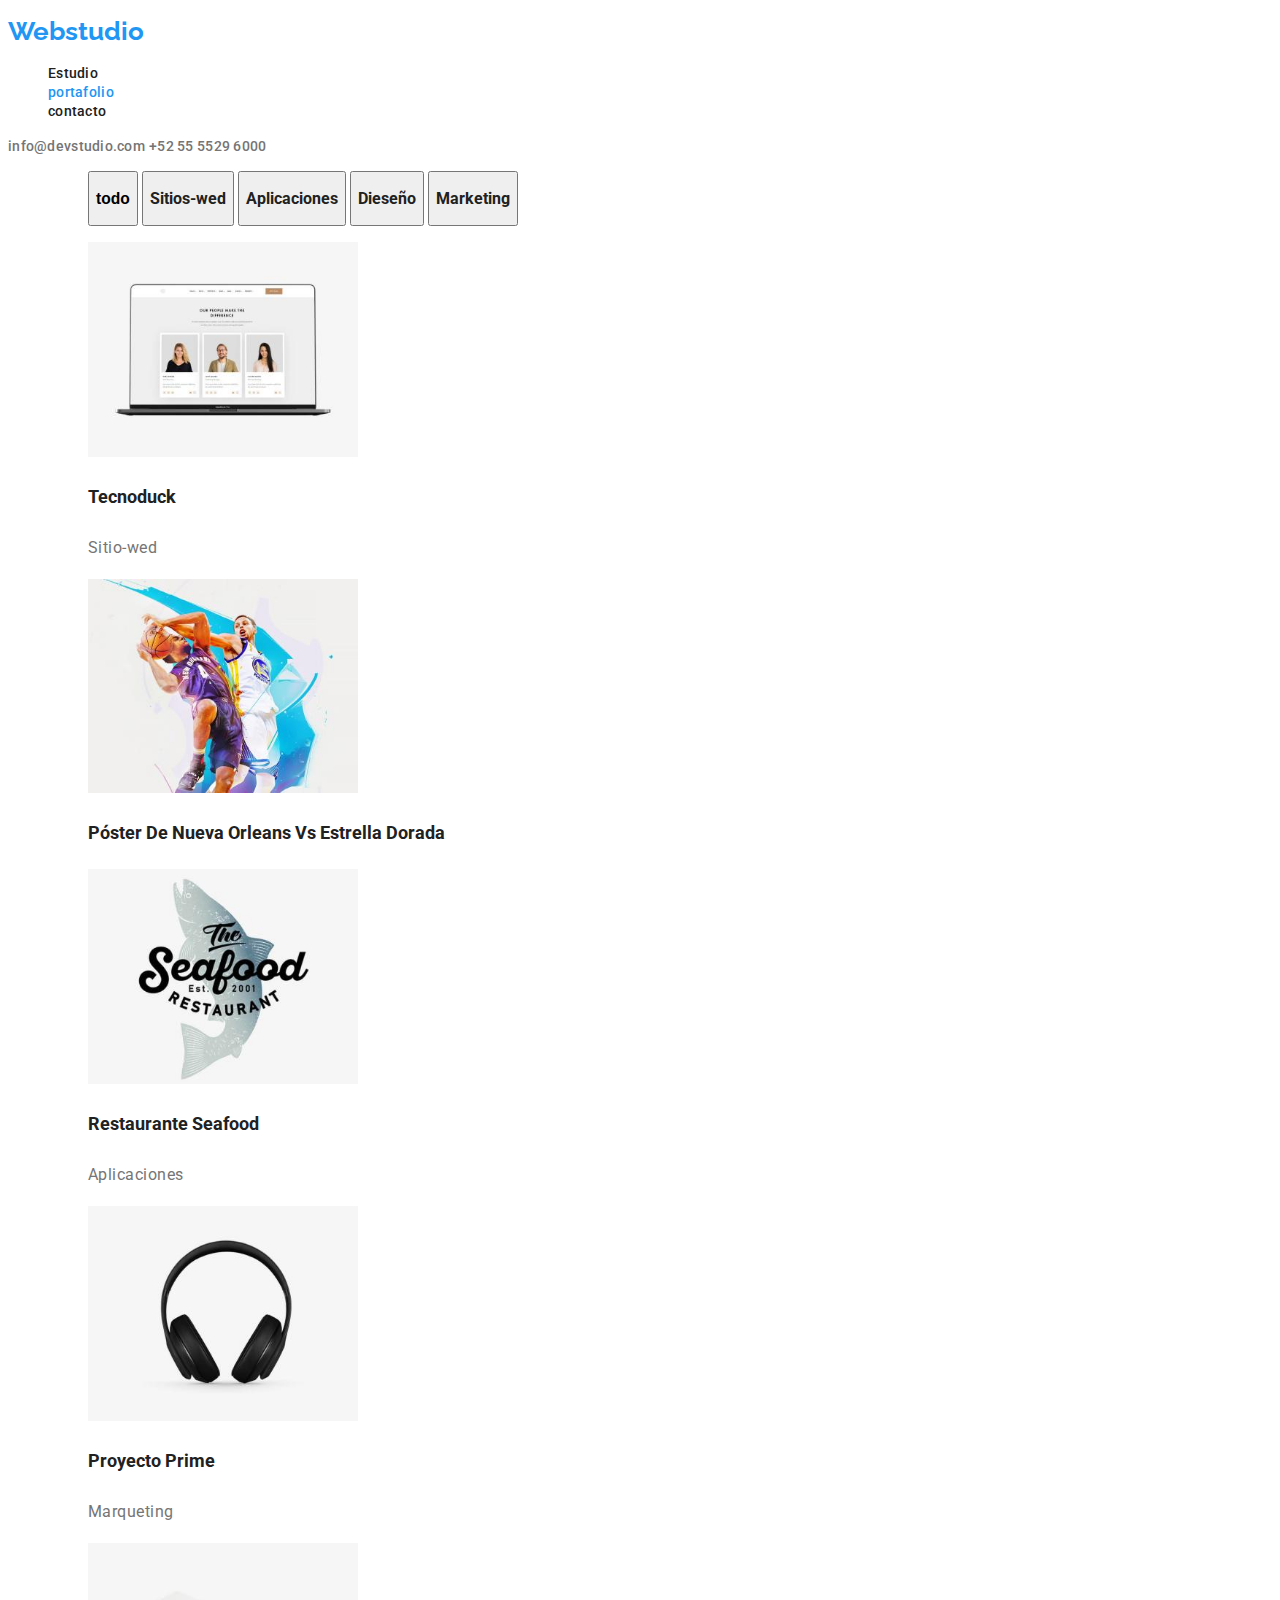
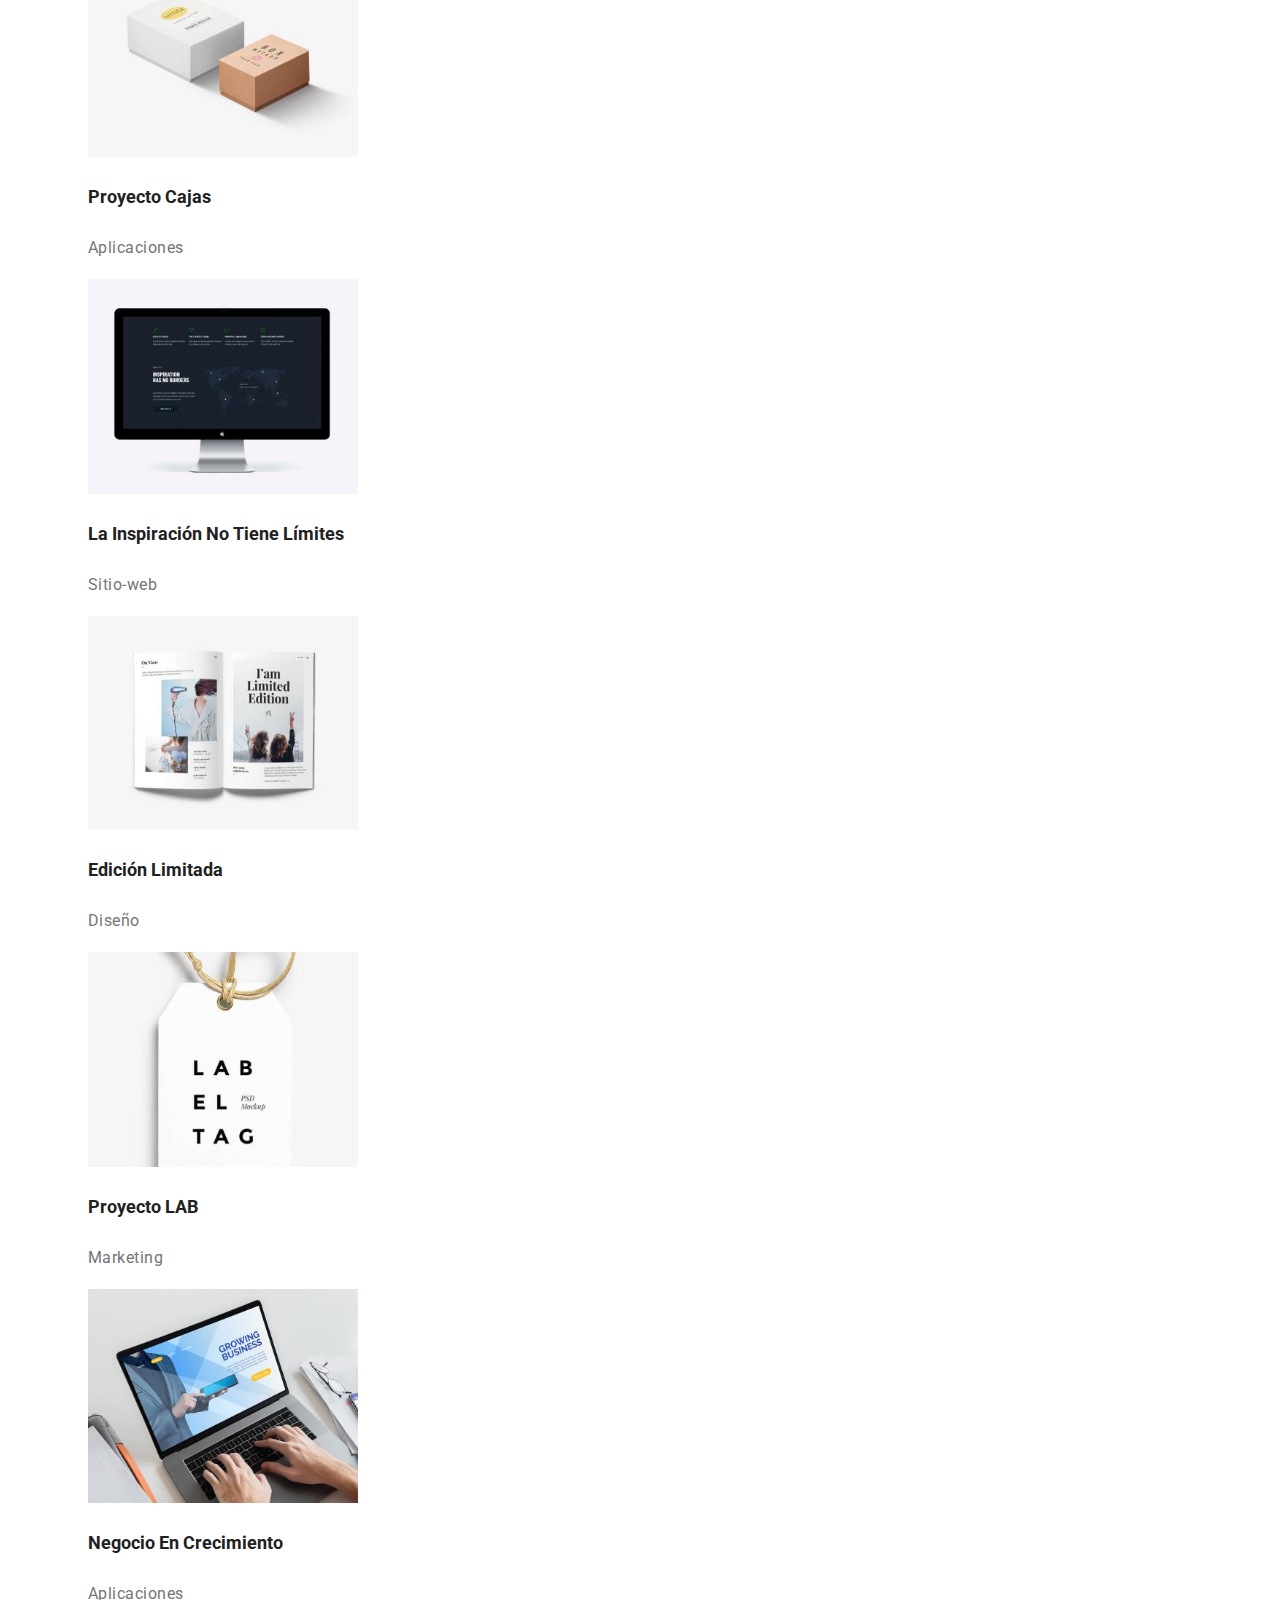
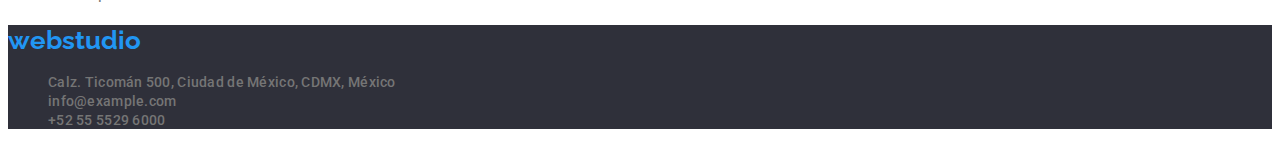
==== portafolio.html @ d2e191df "tarea2corregida" ====
<!DOCTYPE html>
<html lang="en">
  <head>
    <meta charset="UTF-8" />
    <meta http-equiv="X-UA-Compatible" content="IE=edge" />
    <meta name="viewport" content="width=device-width, initial-scale=1.0" />
    <link rel="stylesheet" href="css/style.css">
    <link rel="preconnect" href="https://fonts.googleapis.com"><link rel="preconnect" href="https://fonts.gstatic.com" crossorigin><link href="https://fonts.googleapis.com/css2?family=Montserrat:wght@400;700&family=Roboto:wght@400;500;700;900&display=swap" rel="stylesheet">
    <link rel="preconnect" href="https://fonts.googleapis.com"><link rel="preconnect" href="https://fonts.gstatic.com" crossorigin><link href="https://fonts.googleapis.com/css2?family=Raleway:wght@700&display=swap" rel="stylesheet">
    <title>Document</title>
  </head>
  <body>
    <header>
      <nav>
        <p><a class="site-w" href="#" target="_blank" rel="noopener noreeferrer">Webstudio</a></p>
        <ul>
          <li>
            <a class="Studio" href="./index.html" target="_blank" rel="noopener noreeferrer">Estudio</a>
          </li>
          <li>
            <a class="briefcase"href="./portafolio.html" target="_blank" rel="noopener noreeferrer">portafolio</a>
          </li>
          <li>
            <a class="site-contac" href="#" target="_blank" rel="noopener noreeferrrer">contacto</a>
          </li>
        </ul>
      </nav>
      <a class="contac" href="#">info@devstudio.com</a>
      <a class="contac" href="#">+52 55 5529 6000</a>
    </header>
    <main>
      <section>
        <ul>
          <ol>
            <button class="seccion-buton-t" type="button"><h3>todo</h3></button>
            <button class="seccion-buton" type="button"><h3>Sitios-wed</h3></button>
            <button class="seccion-buton" type="button"><h3>Aplicaciones</h3></button>
            <button class="seccion-buton" type="button"><h3>Dieseño</h3></button>
            <button class="seccion-buton" type="button"><h3>Marketing</h3></button>
          </ol>
        </ul>
      </section>
      <section>
        <ul>
          <ol>
            <img src="images/Tecnoduck.jpg" alt="Tecnoduck" width="270" />
            <h3 class="description">Tecnoduck</h3>
            <p class="text">Sitio-wed</p>
            <img src="images/poster.jpg" alt="poster" width="270" />
            <h3 class="description">Póster de Nueva Orleans vs Estrella Dorada</h3>
            <img src="images/Seafood.jpg" alt="Seafood" width="270" />
            <h3 class="description">Restaurante Seafood</h3>
            <p class="text">Aplicaciones</p>
            <img src="images/Prime.jpg" alt="Prime" width="270" />
            <h3 class="description">Proyecto Prime</h3>
            <p class="text">Marqueting</p>
            <img src="images/project-boxes.jpg" alt="project" width="270" />
            <h3 class="description">Proyecto Cajas</h3>
            <p class="text">Aplicaciones</p>
            <img src="images/limits.jpg" alt="limits" width="270" />
            <h3 class="description">La inspiración no tiene límites</h3>
            <p class="text">Sitio-web</p>
            <img src="images/Limited edition.jpg" alt="edition" width="270" />
            <h3 class="description">Edición Limitada</h3>
            <p class="text">Diseño</p>
            <img src="images/Lab.jpg" alt="Lab" width="270" />
            <h3 class="description">Proyecto LAB</h3>
            <p class="text">Marketing</p>
            <img src="images/business.jpg" alt="business" width="270" />
            <h3 class="description">Negocio en Crecimiento</h3>
            <p class="text">Aplicaciones</p>
          </ol>
        </ul>
      </section>
    </main>
    <footer>
      <address class="adress">
        <a class="site-w" href="webstudio">webstudio</a>
        <ul>
          <li>
            <a class="contac" href="https://goo.gl/maps/y8hDeLZmRgmK91QBA" target="_blank" rel="noopener noreferrer">
              <title>Calz. Ticomán 500, Ciudad de México, CDMX, México</title>
              Calz. Ticomán 500, Ciudad de México, CDMX, México </a>
          </li>
          <li>
            <a class="contac" href="info@example.com">info@example.com</a>
          </li>
          <li>
            <a class="contac" href="+52 55 5529 6000 ">+52 55 5529 6000</a>
          </li>
        </ul>
      </address>
    </footer>
  </body>
</html>
---- css/style.css ----
/* index */
body {
  font-family: 'Roboto', 'Arial';
}
ul {
  list-style-type: none;
}
.title {
  background-color: #2f303a;
  text-transform: uppercase;
  text-align: center;
}
.site-w {
  color: #2196f3;
  font-family: 'Raleway';
  font-style: normal;
  font-weight: 700;
  font-size: 26px;
  line-height: 1.2;
  text-decoration: none;
  cursor: pointer;
}
.sub {
  color: #212121;
  font-family: 'Roboto';
  font-style: normal;
  font-weight: 700;
  font-size: 14px;
  line-height: 16px;
  letter-spacing: 0.03em;
  text-align: left;
}
.parf {
  color: #757575;
  font-family: 'Roboto';
  font-style: normal;
  font-weight: 400;
  font-size: 14px;
  line-height: 24px;
  letter-spacing: 0.03em;
}
.sub-2 {
  color: #757575;
  font-family: 'Roboto';
  font-style: normal;
  font-weight: 700;
  font-size: 14px;
  line-height: 16px;
  letter-spacing: 0.03em;
  text-transform: uppercase;
}
.tips {
  color: #212121;
  font-family: 'Roboto';
  font-style: normal;
  font-weight: 700;
  font-size: 36px;
  line-height: 42px;
  text-align: left;
  letter-spacing: 0.03em;
}
.header {
  color: #2196f3;
  font-family: 'Raleway', 'Arial';
}
.site-studio {
  color: #2196f3;
  font-family: 'Roboto', 'Arial';
  font-style: normal;
  font-weight: 500;
  font-size: 14px;
  line-height: 16px;
  letter-spacing: 0.02em;
  text-decoration: none;
}
.site-ptf {
  color: #212121;
  font-family: 'Roboto';
  font-style: normal;
  font-weight: 500;
  font-size: 14px;
  line-height: 16px;
  letter-spacing: 0.02em;
  text-decoration: none;
}
.site-contac {
  color: #212121;
  font-family: 'Roboto';
  font-style: normal;
  font-weight: 500;
  font-size: 14px;
  line-height: 16px;
  letter-spacing: 0.02em;
  text-decoration: none;
}
.contac {
  color: #757575;
  font-family: 'Roboto';
  font-style: normal;
  font-weight: 500;
  font-size: 14px;
  line-height: 16px;
  letter-spacing: 0.02em;
  text-decoration: none;
}
.service:focus,
.service:hover {
  background-color: #2196f3;
  color: #ffffff;
  font-family: 'Roboto', 'Arial';
  border-color: #2196f3;
}
.bisnes {
  color: #ffffff;
  font-family: 'roboto', 'Arial';
  font-style: normal;
  font-weight: 900;
  font-size: 44px;
  line-height: 60px;
}
.tips-2 {
  color: #212121;
  font-family: 'Roboto';
  font-style: normal;
  font-weight: 700;
  font-size: 36px;
  line-height: 42px;
  text-align: left;
  letter-spacing: 0.03em;
}
.eqp-1 {
  color: #757575;
  font-family: 'Roboto';
  font-style: normal;
  font-weight: 400;
  font-size: 16px;
  line-height: 19px;
  text-align: left;
  letter-spacing: 0.03em;
}
.eqp-2 {
  color: #757575;
  font-family: 'Roboto';
  font-style: normal;
  font-weight: 400;
  font-size: 16px;
  line-height: 19px;
  text-align: left;
  letter-spacing: 0.03em;
}
.eqp-3 {
  color: #757575;
  font-family: 'Roboto';
  font-style: normal;
  font-weight: 400;
  font-size: 16px;
  line-height: 19px;
  text-align: left;
  letter-spacing: 0.03em;
}
.eqp-4 {
  color: #757575;
  font-family: 'Roboto';
  font-style: normal;
  font-weight: 400;
  font-size: 16px;
  line-height: 19px;
  text-align: left;
  letter-spacing: 0.03em;
}
/* pie de pagina bg */
.adress {
  background-color: #2f303a;
}
/* Portafolio */
.Studio {
  color: #212121;
  font-family: 'Roboto', 'Arial';
  font-style: normal;
  font-weight: 500;
  font-size: 14px;
  line-height: 16px;
  letter-spacing: 0.02em;
  text-decoration: none;
}
.briefcase {
  color: #2196f3;
  font-family: 'Roboto', 'Arial';
  font-style: normal;
  font-weight: 500;
  font-size: 14px;
  line-height: 16px;
  letter-spacing: 0.02em;
  text-decoration: none;
}
.description {
  color: #212121;
  font-family: 'Roboto';
  font-style: normal;
  font-weight: 700;
  font-size: 18px;
  line-height: 36px;
  text-transform: capitalize;
}
.text {
  color: #757575;
  font-family: 'Roboto';
  font-style: normal;
  font-weight: 400;
  font-size: 16px;
  line-height: 30px;
  letter-spacing: 0.03em;
}
.seccion-buton-t:focus,
.seccion-buton-t:hover {
  background-color: #2196f3;
  color:#ffffff;
  font-family: 'Roboto', 'Arial';
  border-color: #2196f3;
}
.seccion-buton {
  color: #212121;
  font-family: 'Roboto';
  font-style: normal;
  text-align: center;
}
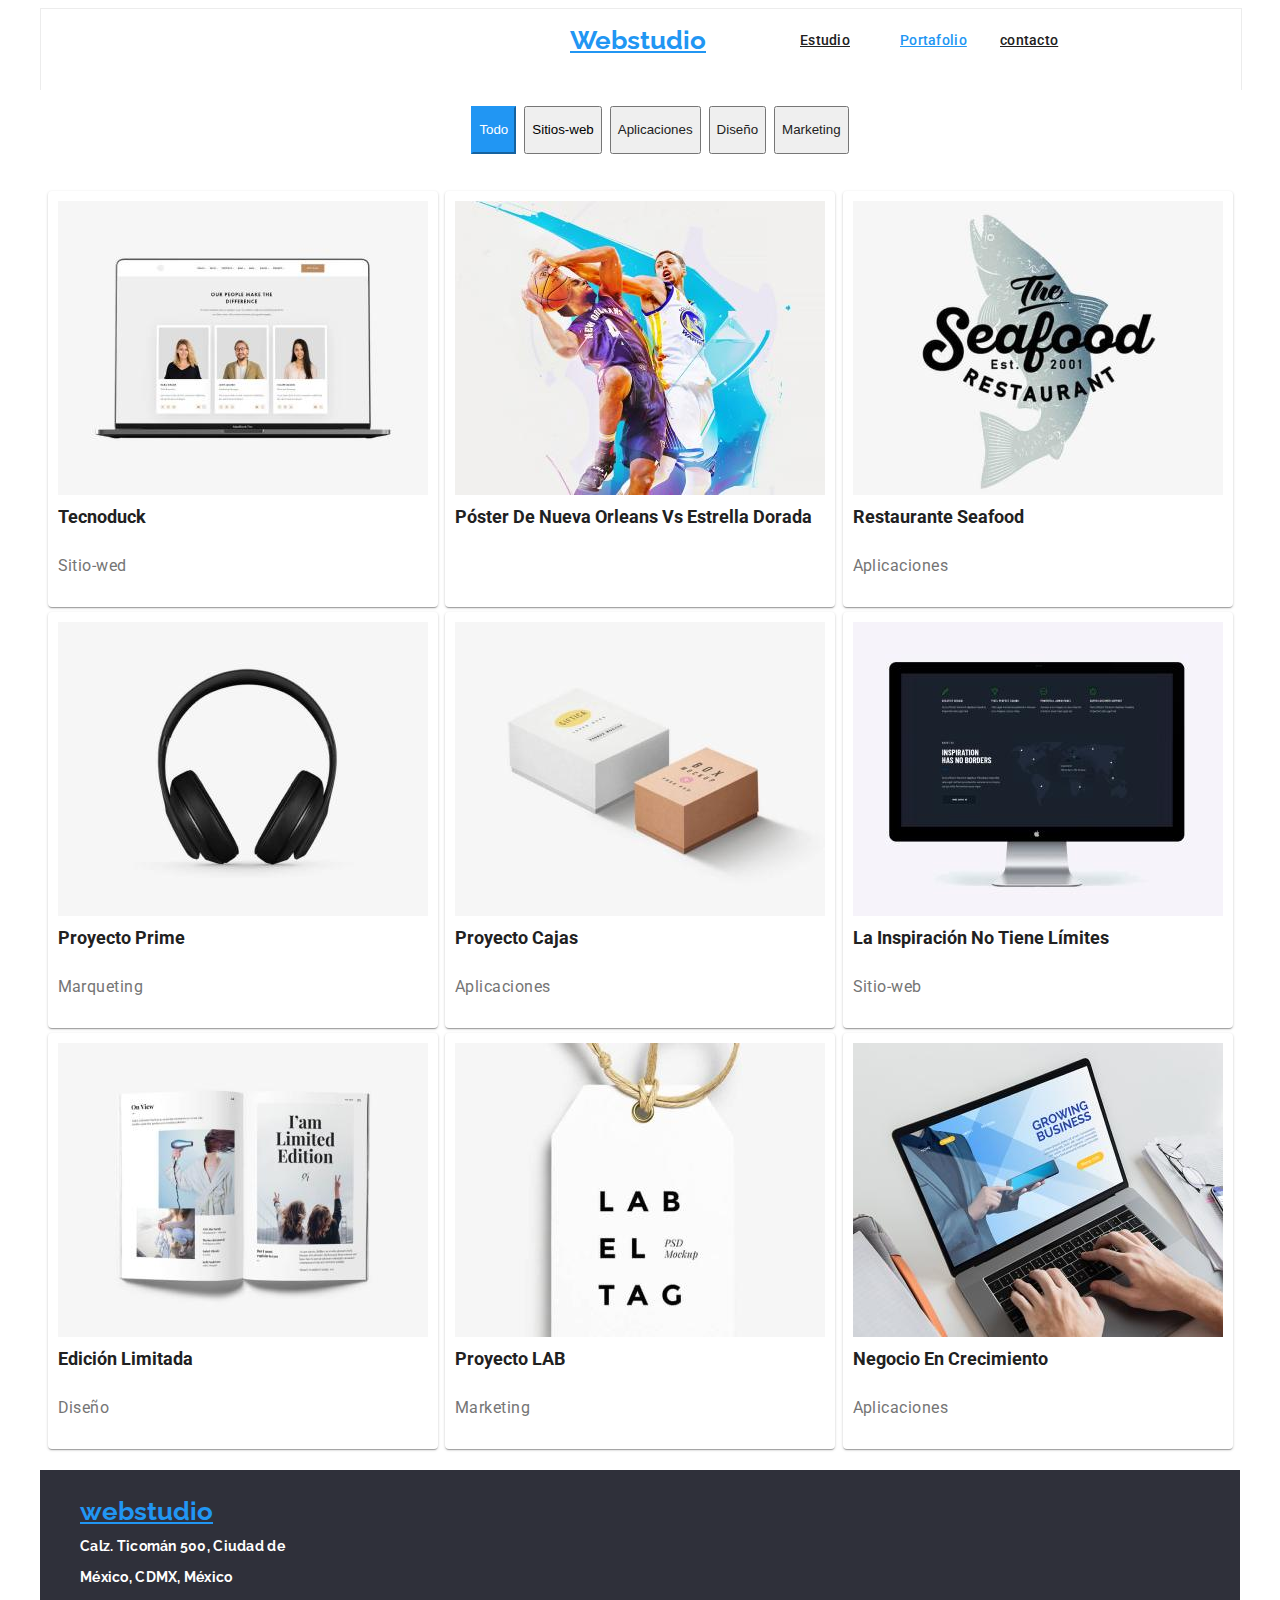
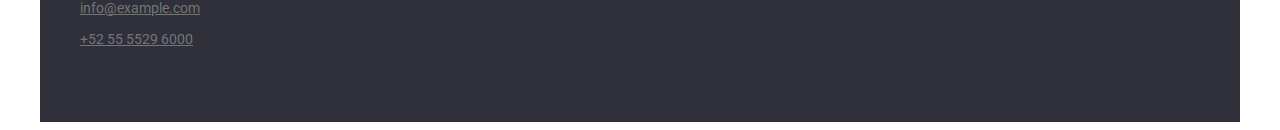
==== commit 35644742: "tarea3lista" ====
--- a/portafolio.html
+++ b/portafolio.html
@@ -4,92 +4,181 @@
     <meta charset="UTF-8" />
     <meta http-equiv="X-UA-Compatible" content="IE=edge" />
     <meta name="viewport" content="width=device-width, initial-scale=1.0" />
-    <link rel="stylesheet" href="css/style.css">
-    <link rel="preconnect" href="https://fonts.googleapis.com"><link rel="preconnect" href="https://fonts.gstatic.com" crossorigin><link href="https://fonts.googleapis.com/css2?family=Montserrat:wght@400;700&family=Roboto:wght@400;500;700;900&display=swap" rel="stylesheet">
-    <link rel="preconnect" href="https://fonts.googleapis.com"><link rel="preconnect" href="https://fonts.gstatic.com" crossorigin><link href="https://fonts.googleapis.com/css2?family=Raleway:wght@700&display=swap" rel="stylesheet">
+    <link rel="stylesheet" href="css/styles.css" />
+    <link rel="preconnect" href="https://fonts.googleapis.com" />
+    <link rel="preconnect" href="https://fonts.gstatic.com" crossorigin />
+    <link
+      href="https://fonts.googleapis.com/css2?family=Montserrat:wght@400;700&family=Roboto:wght@400;500;700;900&display=swap"
+      rel="stylesheet"
+    />
+    <link rel="preconnect" href="https://fonts.googleapis.com" />
+    <link rel="preconnect" href="https://fonts.gstatic.com" crossorigin />
+    <link
+      href="https://fonts.googleapis.com/css2?family=Raleway:wght@700&display=swap"
+      rel="stylesheet"
+    />
     <title>Document</title>
   </head>
   <body>
-    <header>
-      <nav>
-        <p><a class="site-w" href="#" target="_blank" rel="noopener noreeferrer">Webstudio</a></p>
-        <ul>
-          <li>
-            <a class="Studio" href="./index.html" target="_blank" rel="noopener noreeferrer">Estudio</a>
-          </li>
-          <li>
-            <a class="briefcase"href="./portafolio.html" target="_blank" rel="noopener noreeferrer">portafolio</a>
-          </li>
-          <li>
-            <a class="site-contac" href="#" target="_blank" rel="noopener noreeferrrer">contacto</a>
-          </li>
-        </ul>
-      </nav>
-      <a class="contac" href="#">info@devstudio.com</a>
-      <a class="contac" href="#">+52 55 5529 6000</a>
-    </header>
-    <main>
-      <section>
-        <ul>
-          <ol>
-            <button class="seccion-buton-t" type="button"><h3>todo</h3></button>
-            <button class="seccion-buton" type="button"><h3>Sitios-wed</h3></button>
-            <button class="seccion-buton" type="button"><h3>Aplicaciones</h3></button>
-            <button class="seccion-buton" type="button"><h3>Dieseño</h3></button>
-            <button class="seccion-buton" type="button"><h3>Marketing</h3></button>
-          </ol>
-        </ul>
-      </section>
-      <section>
-        <ul>
-          <ol>
-            <img src="images/Tecnoduck.jpg" alt="Tecnoduck" width="270" />
-            <h3 class="description">Tecnoduck</h3>
-            <p class="text">Sitio-wed</p>
-            <img src="images/poster.jpg" alt="poster" width="270" />
-            <h3 class="description">Póster de Nueva Orleans vs Estrella Dorada</h3>
-            <img src="images/Seafood.jpg" alt="Seafood" width="270" />
-            <h3 class="description">Restaurante Seafood</h3>
-            <p class="text">Aplicaciones</p>
-            <img src="images/Prime.jpg" alt="Prime" width="270" />
-            <h3 class="description">Proyecto Prime</h3>
-            <p class="text">Marqueting</p>
-            <img src="images/project-boxes.jpg" alt="project" width="270" />
-            <h3 class="description">Proyecto Cajas</h3>
-            <p class="text">Aplicaciones</p>
-            <img src="images/limits.jpg" alt="limits" width="270" />
-            <h3 class="description">La inspiración no tiene límites</h3>
-            <p class="text">Sitio-web</p>
-            <img src="images/Limited edition.jpg" alt="edition" width="270" />
-            <h3 class="description">Edición Limitada</h3>
-            <p class="text">Diseño</p>
-            <img src="images/Lab.jpg" alt="Lab" width="270" />
-            <h3 class="description">Proyecto LAB</h3>
-            <p class="text">Marketing</p>
-            <img src="images/business.jpg" alt="business" width="270" />
-            <h3 class="description">Negocio en Crecimiento</h3>
-            <p class="text">Aplicaciones</p>
-          </ol>
-        </ul>
-      </section>
-    </main>
-    <footer>
-      <address class="adress">
-        <a class="site-w" href="webstudio">webstudio</a>
-        <ul>
-          <li>
-            <a class="contac" href="https://goo.gl/maps/y8hDeLZmRgmK91QBA" target="_blank" rel="noopener noreferrer">
-              <title>Calz. Ticomán 500, Ciudad de México, CDMX, México</title>
-              Calz. Ticomán 500, Ciudad de México, CDMX, México </a>
-          </li>
-          <li>
-            <a class="contac" href="info@example.com">info@example.com</a>
-          </li>
-          <li>
-            <a class="contac" href="+52 55 5529 6000 ">+52 55 5529 6000</a>
-          </li>
-        </ul>
-      </address>
-    </footer>
+    <div class="container-p">
+      <header>
+        <div class="main-head">
+          <nav>
+            <p>
+              <a
+                class="site-w"
+                href="#"
+                target="_blank"
+                rel="noopener noreeferrer"
+                >Webstudio</a
+              >
+            </p>
+            <ul>
+              <li>
+                <a
+                  class="site-studios"
+                  href="./index.html"
+                  target="_blank"
+                  rel="noopener noreeferrer"
+                >
+                  Estudio
+                </a>
+              </li>
+              <li>
+                <a
+                  class="site-ptfo"
+                  href="./portafolio.html"
+                  target="_blank"
+                  rel="noopener noreeferrer"
+                >
+                  Portafolio</a
+                >
+              </li>
+              <li>
+                <a
+                  class="site-contac"
+                  href="#"
+                  target="_blank"
+                  rel="noopener noreeferrrer"
+                >
+                  contacto</a
+                >
+              </li>
+            </ul>
+            <a class="contac-i" href="#">info@devstudio.com</a>
+            <a class="contac" href="#">+52 55 5529 6000</a>
+          </nav>
+        </div>
+      </header>
+      <main>
+        <section>
+          <ul class="utilidades">
+            <li class="btm_utli">
+              <button class="seccion-buton-t" type="button">
+                <p>Todo</p>
+              </button>
+            </li>
+            <li class="btm_atli">
+              <button class="seccion-buton-s" type="button">
+                <p>Sitios-web</p>
+              </button>
+            </li>
+            <li class="btm_atli">
+              <button class="seccion-buton" type="button">
+                <p>Aplicaciones</p>
+              </button>
+            </li>
+            <li class="btm_atli">
+              <button class="seccion-buton" type="button">
+                <p>Diseño</p>
+              </button>
+            </li>
+            <li class="btm_atli">
+              <button class="seccion-buton" type="button">
+                <p>Marketing</p>
+              </button>
+            </li>
+          </ul>
+        </section>
+        <section class="servicios-container">
+          <ul class="cart-set">
+              <li class="item">
+              <img src="images/Tecnoduck.jpg" alt="Tecnoduck" width="370" />
+              <h3 class="description">Tecnoduck</h3>
+              <p class="text">Sitio-wed</p>
+              </li>
+              <li class="item">
+              <img src="images/poster.jpg" alt="poster" width="370" />
+              <h3 class="description">Póster de Nueva Orleans vs Estrella Dorada</h3>
+              </li>
+              <li class="item">
+              <img src="images/Seafood.jpg" alt="Seafood" width="370" />
+              <h3 class="description">Restaurante Seafood</h3>
+              <p class="text">Aplicaciones</p>
+              </li>
+              <li class="item">
+              <img src="images/Prime.jpg" alt="Prime" width="370" />
+              <h3 class="description">Proyecto Prime</h3>
+              <p class="text">Marqueting</p>
+              </li>
+              <li class="item">
+              <img src="images/project-boxes.jpg" alt="project" width="370" />
+              <h3 class="description">Proyecto Cajas</h3>
+              <p class="text">Aplicaciones</p>
+              </li>
+              <li class="item">
+              <img src="images/limits.jpg" alt="limits" width="370" />
+              <h3 class="description">La inspiración no tiene límites</h3>
+              <p class="text">Sitio-web</p>
+              </li>
+              <li class="item">
+              <img src="images/Limited edition.jpg" alt="edition" width="370" />
+              <h3 class="description">Edición Limitada</h3>
+              <p class="text">Diseño</p>
+              </li>
+              <li class="item">
+              <img src="images/Lab.jpg" alt="Lab" width="370" />
+              <h3 class="description">Proyecto LAB</h3>
+              <p class="text">Marketing</p>
+              </li>
+              <li class="item">
+              <img src="images/business.jpg" alt="business" width="370" />
+              <h3 class="description">Negocio en Crecimiento</h3>
+              <p class="text">Aplicaciones</p>
+              </li>
+          </ul>
+        </section>
+      </main>
+      <footer>
+        <div class="adress">
+          <address>
+            <ul>
+              <a class="site-foot" href="webstudio">webstudio</a>
+              <li>
+                <a
+                  class="contac-u"
+                  href="https://goo.gl/maps/y8hDeLZmRgmK91QBA"
+                  target="_blank"
+                  rel="noopener noreferrer"
+                >
+                  <title>
+                    Calz. Ticomán 500, Ciudad de México, CDMX, México
+                  </title>
+                  Calz. Ticomán 500, Ciudad de México, CDMX, México
+                </a>
+              </li>
+              <li>
+                <a class="contac-l" href="info@example.com">info@example.com</a>
+              </li>
+              <li>
+                <a class="contac-j" href="+52 55 5529 6000 "
+                  >+52 55 5529 6000</a
+                >
+              </li>
+            </ul>
+          </address>
+        </div>
+      </footer>
+    </div>
   </body>
 </html>
--- a/css/styles.css
+++ b/css/styles.css
@@ -0,0 +1,418 @@
+/* index */
+body {
+  font-family: 'Roboto', 'Arial', sans-serif, 'Relaway';
+}
+ul {
+  list-style-type: none;
+}
+.container {
+  max-width: 1200px;
+  margin: 0 auto;
+}
+.main-head {
+  background-color: #ffffff;
+  position: center;
+  width: 1200px;
+  height: 80px;
+  left: 215px;
+  top: 0px;
+}
+.title {
+  height: 400px;
+  left: -4px;
+  top: 80px;
+  margin: 0 auto;
+  width: 1200px;
+  background-color: #2f303a;
+  text-transform: uppercase;
+  text-align: center;
+}
+.encabezado {
+  padding: 100px;
+  margin: 0px;
+  height: 100px;
+  text: 80px;
+}
+.bisnes-1 {
+  color: #ffffff;
+  width: 600px;
+  height: 120px;
+  margin: 0px;
+  padding-top: 0px;
+  padding-right: 80px;
+  padding-bottom: 0px;
+  padding-left: 180px;
+
+  font-style: normal;
+  font-weight: 900;
+  font-size: 44px;
+  line-height: 60px;
+}
+.service:focus,
+.service {
+  width: 261px;
+  height: 50px;
+  padding: 10px 32px;
+  text-align: center;
+
+  background-color: #2196f3;
+  color: #ffffff;
+  font-family: 'Roboto', 'Arial';
+  border-color: #2196f3;
+  cursor: pointer;
+}
+.site-w {
+  position: absolute;
+  width: 145px;
+  height: 31px;
+
+  color: #2196f3;
+  font-family: 'Raleway', 'Arial', sans-serif;
+  font-style: bold;
+  font-weight: 700;
+  font-size: 26px;
+  line-height: 1.2;
+  left: 570px;
+}
+.informacion ul {
+  display: flex;
+  justify-content: space-between;
+}
+.sub {
+  color: #212121;
+  font-style: normal;
+  font-weight: 700;
+  font-size: 14px;
+  line-height: 16px;
+  letter-spacing: 0.03em;
+  text-align: left;
+}
+.parf {
+  color: #757575;
+  font-size: 14px;
+  line-height: 24px;
+}
+.sub-2 {
+  color: #757575;
+  font-style: normal;
+  font-weight: 700;
+  font-size: 14px;
+  line-height: 16px;
+  letter-spacing: 0.03em;
+  text-transform: uppercase;
+}
+.parf-2 {
+  color: #757575;
+  font-size: 14px;
+  line-height: 24px;
+}
+.sub-3 {
+  color: #212121;
+  font-style: normal;
+  font-weight: 700;
+  font-size: 14px;
+  line-height: 16px;
+  letter-spacing: 0.03em;
+  text-align: left;
+}
+.parf-3 {
+  color: #757575;
+  font-size: 14px;
+  line-height: 24px;
+}
+.sub-4 {
+  color: #212121;
+  font-style: normal;
+  font-weight: 700;
+  font-size: 14px;
+  line-height: 16px;
+  letter-spacing: 0.03em;
+  text-align: left;
+}
+.parf-4 {
+  color: #757575;
+  font-size: 14px;
+  line-height: 24px;
+}
+.tips {
+  color: #212121;
+  font-style: normal;
+  font-weight: 700;
+  font-size: 36px;
+  line-height: 42px;
+  text-align: center;
+  letter-spacing: 0.03em;
+}
+.work ul {
+  display: flex;
+  justify-content: space-between;
+}
+.header {
+  color: #2196f3;
+  font-family: 'Relaway', 'Arial', sans-serif;
+}
+.site-studio {
+  position: absolute;
+  width: 49px;
+  height: 16px;
+  left: 800px;
+  top: 32px;
+
+  color: #2196f3;
+  font-family: 'Roboto';
+  font-style: normal;
+  font-weight: 500;
+  font-size: 14px;
+  line-height: 16px;
+  letter-spacing: 0.02em;
+}
+.site-ptf {
+  position: absolute;
+  width: 65px;
+  height: 16px;
+  left: 900px;
+  top: 32px;
+
+  color: #212121;
+  font-family: 'Roboto';
+  font-style: normal;
+  font-weight: 500;
+  font-size: 14px;
+  line-height: 16px;
+  letter-spacing: 0.02em;
+}
+.site-contac {
+  position: absolute;
+  width: 67px;
+  height: 16px;
+  left: 1000px;
+  top: 32px;
+
+  color: #212121;
+  font-family: 'Roboto';
+  font-style: normal;
+  font-weight: 500;
+  font-size: 14px;
+  line-height: 16px;
+  letter-spacing: 0.02em;
+}
+.contac-u {
+  color: #ffffff;
+  font-size: 14px;
+  line-height: 16px;
+  letter-spacing: 0.02em;
+  text-decoration: none;
+}
+.contac-i {
+  position: absolute;
+  width: 135px;
+  height: 16px;
+  left: 1400px;
+  top: 32px;
+
+  color: #2196f3;
+  font-size: 14px;
+  line-height: 16px;
+  letter-spacing: 0.02em;
+  text-decoration: none;
+}
+.contac:hover,
+.contac {
+  position: absolute;
+  width: 118px;
+  height: 16px;
+  left: 1600px;
+  top: 32px;
+
+  color: #757575;
+  font-size: 14px;
+  line-height: 16px;
+  letter-spacing: 0.02em;
+  text-decoration: none;
+}
+
+.tips-2 {
+  color: #212121;
+  font-style: normal;
+  font-weight: 700;
+  font-size: 36px;
+  line-height: 42px;
+  text-align: center;
+  letter-spacing: 0.03em;
+}
+.work-eqp ul {
+  display: flex;
+  justify-content: space-between;
+}
+/* pie de pagina bg */
+.adress {
+  width: 1200px;
+  height: 252px;
+  background-color: #2f303a;
+}
+.adress ul {
+  position: absolute;
+  width: 231px;
+  height: 21px;
+
+  font-family: 'Raleway';
+  font-style: normal;
+  font-weight: 700;
+  font-size: 26px;
+  line-height: 31px;
+}
+.contac-l {
+  color: #757575;
+  font-family: 'Roboto';
+  font-style: normal;
+  font-weight: 400;
+  font-size: 14px;
+  line-height: 24px;
+}
+.contac-j {
+  color: #757575;
+  font-family: 'Roboto';
+  font-style: normal;
+  font-weight: 400;
+  font-size: 14px;
+  line-height: 24px;
+}
+.site-foot {
+  color: #2196f3;
+  width: 145px;
+  height: 31px;
+  left: 215px;
+
+  font-family: 'Raleway';
+  font-style: normal;
+  font-weight: 700;
+  font-size: 26px;
+  line-height: 31px;
+}
+/* Portafolio */
+.container-p {
+  padding: 0 15px;
+  max-width: 1200px;
+  margin: 0 auto;
+}
+header {
+  width: 1200px;
+
+  border: 1px solid #ececec;
+  height: 80px;
+  top: 80px;
+}
+.site-wi {
+  position: absolute;
+  width: 145px;
+  height: 31px;
+
+  color: #2196f3;
+  font-family: 'Raleway', 'Arial', sans-serif;
+  font-style: bold;
+  font-weight: 700;
+  font-size: 26px;
+  line-height: 1.2;
+  left: 300px;
+}
+.site-studios {
+  position: absolute;
+  width: 49px;
+  height: 16px;
+  left: 800px;
+  top: 32px;
+
+  color: #212121;
+  font-family: 'Roboto';
+  font-style: normal;
+  font-weight: 500;
+  font-size: 14px;
+  line-height: 16px;
+  letter-spacing: 0.02em;
+}
+.site-ptfo {
+  position: absolute;
+  width: 65px;
+  height: 16px;
+  left: 900px;
+  top: 32px;
+
+  color: #2196f3;
+  font-family: 'Roboto';
+  font-style: normal;
+  font-weight: 500;
+  font-size: 14px;
+  line-height: 16px;
+  letter-spacing: 0.02em;
+}
+.description {
+  color: #212121;
+  font-style: normal;
+  font-weight: 700;
+  font-size: 18px;
+  line-height: 36px;
+  text-transform: capitalize;
+}
+.text {
+  color: #757575;
+  font-style: normal;
+  font-weight: 400;
+  font-size: 16px;
+  line-height: 30px;
+  letter-spacing: 0.03em;
+}
+.utilidades {
+  display: flex;
+  justify-content: center;
+  align-items: center;
+  gap: 8px;
+}
+.seccion-buton-t:focus,
+.seccion-buton-t {
+  background-color: #2196f3;
+  color: #ffffff;
+  border-color: #2196f3;
+  cursor: pointer;
+}
+.btm_atli {
+  gap: 8px;
+}
+.seccion-buton {
+  color: #212121;
+  font-style: normal;
+  text-align: center;
+  cursor: pointer;
+}
+.servicios-container {
+  max-width: 1200px;
+  padding: 5px;
+  margin-left: auto;
+  margin-right: auto;
+}
+.cart-set {
+  display: flex;
+  /* Make a flex container multiline */
+  flex-wrap: wrap;
+  /* Set gap between rows and columns */
+  gap: 5px;
+  justify-content: space-evenly;
+  padding: 0;
+  position: auto;
+  list-style: none;
+}
+.item {
+  flex-basis: calc((100% - 20px) / 9);
+
+  padding: 10px;
+  background-color: #fff;
+  border-radius: 4px;
+  box-shadow: 0px 2px 1px -1px rgba(0, 0, 0, 0.2),
+    0px 1px 1px 0px rgba(0, 0, 0, 0.12), 0px 1px 3px 0px rgba(0, 0, 0, 0.18);
+}
+.item img {
+  margin-top: 0;
+  font-size: 20px;
+}
+.item h3 {
+  margin: 0;
+}
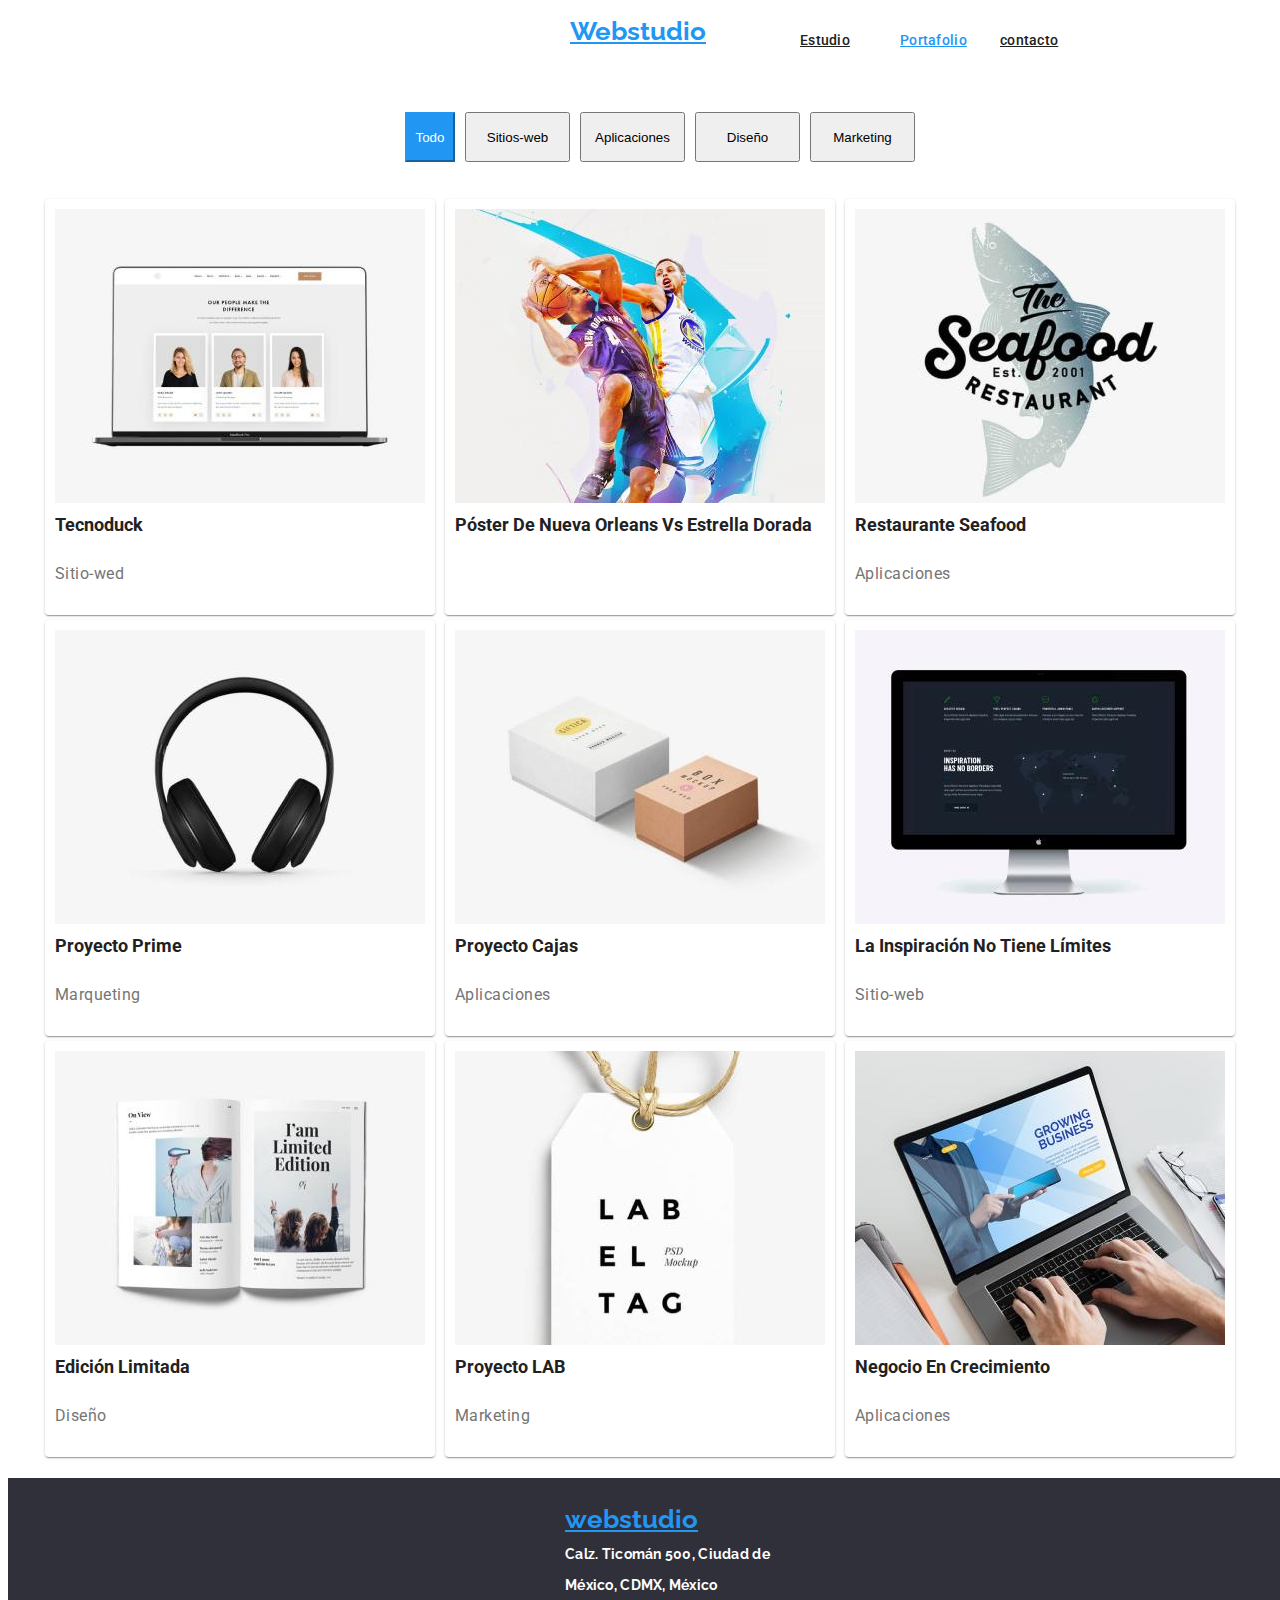
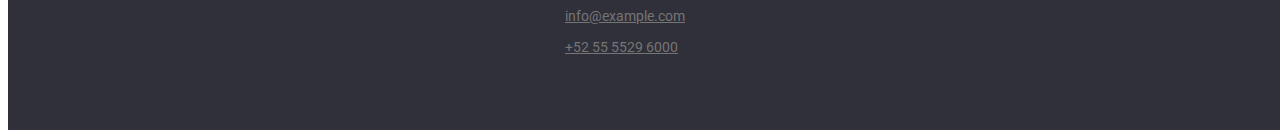
==== commit 857bdef2: "arreglolisto" ====
--- a/portafolio.html
+++ b/portafolio.html
@@ -11,6 +11,7 @@
       href="https://fonts.googleapis.com/css2?family=Montserrat:wght@400;700&family=Roboto:wght@400;500;700;900&display=swap"
       rel="stylesheet"
     />
+    <link rel="stylesheet" href="https://cdnjs.cloudflare.com/ajax/libs/modern-normalize/2.0.0/modern-normalize.css" integrity="sha512-gA2Bvu0/hw4oj0Lp8ZHjK+o3S4BE5m8d/wNVy6ktKLhHKPpWLQwv9ixzuWirWOakoJqlBdePq2NhoCaUOQ5npQ==" crossorigin="anonymous" referrerpolicy="no-referrer" />
     <link rel="preconnect" href="https://fonts.googleapis.com" />
     <link rel="preconnect" href="https://fonts.gstatic.com" crossorigin />
     <link
@@ -70,6 +71,7 @@
           </nav>
         </div>
       </header>
+      </div>
       <main>
         <section>
           <ul class="utilidades">
@@ -79,7 +81,7 @@
               </button>
             </li>
             <li class="btm_atli">
-              <button class="seccion-buton-s" type="button">
+              <button class="seccion-buton" type="button">
                 <p>Sitios-web</p>
               </button>
             </li>
@@ -149,7 +151,9 @@
           </ul>
         </section>
       </main>
-      <footer>
+
+    <footer>
+      <div class="container-adress">
         <div class="adress">
           <address>
             <ul>
@@ -178,7 +182,7 @@
             </ul>
           </address>
         </div>
-      </footer>
-    </div>
+      </div>
+    </footer>
   </body>
 </html>
--- a/css/styles.css
+++ b/css/styles.css
@@ -5,60 +5,52 @@
 ul {
   list-style-type: none;
 }
-.container {
-  max-width: 1200px;
-  margin: 0 auto;
-}
-.main-head {
-  background-color: #ffffff;
+.container-cont {
+  max-width: 1200px;
+  margin: 0 auto;
+}
+
+.cont {
   position: center;
-  width: 1200px;
+  width: 1600px;
+
   height: 80px;
   left: 215px;
   top: 0px;
 }
-.title {
-  height: 400px;
-  left: -4px;
-  top: 80px;
-  margin: 0 auto;
-  width: 1200px;
+.container-encabezado {
+  max-width: 1600px;
+  margin: 0 auto;
+}
+.encabezado {
+  height: 600px;
+  margin: 0 auto;
   background-color: #2f303a;
   text-transform: uppercase;
   text-align: center;
 }
-.encabezado {
-  padding: 100px;
-  margin: 0px;
-  height: 100px;
-  text: 80px;
-}
-.bisnes-1 {
+.encabezado-s {
+  width: 600px;
+  margin: 0 auto;
+  height: 60px;
+  padding: 160px 32px;
+  
   color: #ffffff;
-  width: 600px;
-  height: 120px;
-  margin: 0px;
-  padding-top: 0px;
-  padding-right: 80px;
-  padding-bottom: 0px;
-  padding-left: 180px;
-
-  font-style: normal;
-  font-weight: 900;
   font-size: 44px;
   line-height: 60px;
 }
 .service:focus,
 .service {
+  flex-direction: row;
   width: 261px;
   height: 50px;
+  align-items: center;
+  justify-content: center;
   padding: 10px 32px;
-  text-align: center;
-
+  
   background-color: #2196f3;
   color: #ffffff;
   font-family: 'Roboto', 'Arial';
-  border-color: #2196f3;
   cursor: pointer;
 }
 .site-w {
@@ -147,6 +139,10 @@
   display: flex;
   justify-content: space-between;
 }
+.container-work {
+  max-width: 1200px;
+  margin: 0 auto;
+}
 .header {
   color: #2196f3;
   font-family: 'Relaway', 'Arial', sans-serif;
@@ -230,7 +226,10 @@
   letter-spacing: 0.02em;
   text-decoration: none;
 }
-
+.container-informacion {
+  max-width: 1200px;
+  margin: 0 auto;
+}
 .tips-2 {
   color: #212121;
   font-style: normal;
@@ -240,21 +239,31 @@
   text-align: center;
   letter-spacing: 0.03em;
 }
-.work-eqp ul {
+.equipment ul {
   display: flex;
   justify-content: space-between;
 }
+.container-equipment {
+  max-width: 1200px;
+  margin: 0 auto;
+}
 /* pie de pagina bg */
+.container-adress {
+  max-width: 1600px;
+  margin: 0 auto;
+}
 .adress {
-  width: 1200px;
+  width: 1600px;
   height: 252px;
   background-color: #2f303a;
+  
 }
 .adress ul {
   position: absolute;
   width: 231px;
   height: 21px;
-
+  left: 525px;
+  
   font-family: 'Raleway';
   font-style: normal;
   font-weight: 700;
@@ -296,9 +305,9 @@
   margin: 0 auto;
 }
 header {
-  width: 1200px;
-
-  border: 1px solid #ececec;
+  width: 1600px;
+
+  /* border: 1px solid #ececec; */
   height: 80px;
   top: 80px;
 }
@@ -365,7 +374,7 @@
   display: flex;
   justify-content: center;
   align-items: center;
-  gap: 8px;
+  gap: 10px;
 }
 .seccion-buton-t:focus,
 .seccion-buton-t {
@@ -373,15 +382,19 @@
   color: #ffffff;
   border-color: #2196f3;
   cursor: pointer;
-}
-.btm_atli {
-  gap: 8px;
+  text-align: center;
+  width: 50px;
+  height: 50px;
+
+  flex-direction: row;
+  align-items: center;
 }
 .seccion-buton {
-  color: #212121;
   font-style: normal;
   text-align: center;
   cursor: pointer;
+  height: 50px;
+  width: 105px;
 }
 .servicios-container {
   max-width: 1200px;
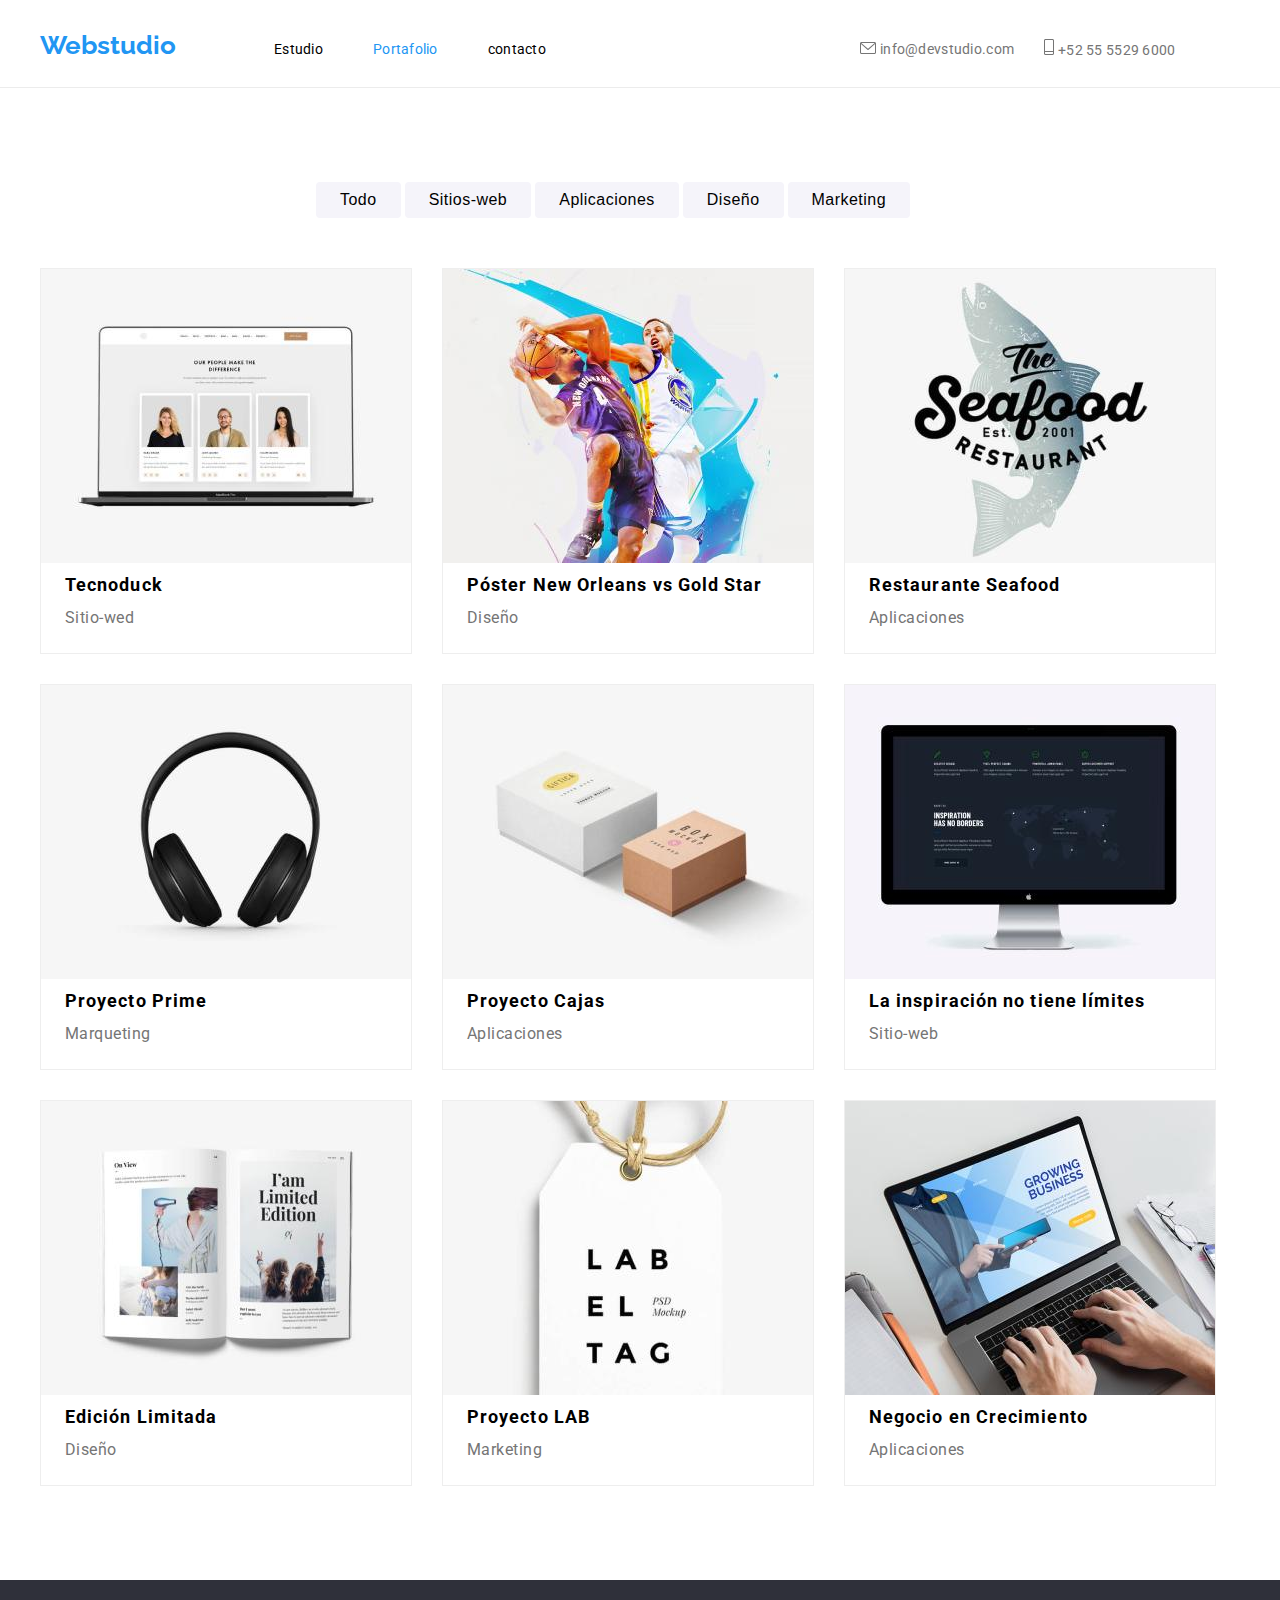
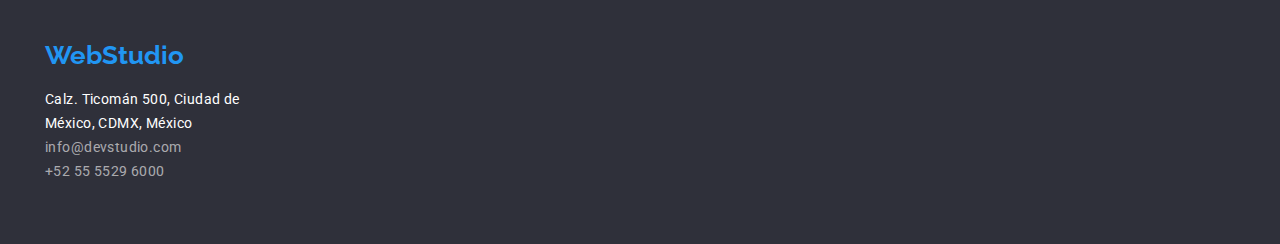
==== commit 7fa184c5: "tarea3corregida" ====
--- a/portafolio.html
+++ b/portafolio.html
@@ -11,178 +11,197 @@
       href="https://fonts.googleapis.com/css2?family=Montserrat:wght@400;700&family=Roboto:wght@400;500;700;900&display=swap"
       rel="stylesheet"
     />
-    <link rel="stylesheet" href="https://cdnjs.cloudflare.com/ajax/libs/modern-normalize/2.0.0/modern-normalize.css" integrity="sha512-gA2Bvu0/hw4oj0Lp8ZHjK+o3S4BE5m8d/wNVy6ktKLhHKPpWLQwv9ixzuWirWOakoJqlBdePq2NhoCaUOQ5npQ==" crossorigin="anonymous" referrerpolicy="no-referrer" />
-    <link rel="preconnect" href="https://fonts.googleapis.com" />
-    <link rel="preconnect" href="https://fonts.gstatic.com" crossorigin />
+    <link
+      rel="stylesheet"
+      href="https://cdnjs.cloudflare.com/ajax/libs/modern-normalize/1.1.0/modern-normalize.min.css"
+      integrity="sha512-wpPYUAdjBVSE4KJnH1VR1HeZfpl1ub8YT/NKx4PuQ5NmX2tKuGu6U/JRp5y+Y8XG2tV+wKQpNHVUX03MfMFn9Q=="
+      crossorigin="anonymous"
+      referrerpolicy="no-referrer"
+    />
     <link
       href="https://fonts.googleapis.com/css2?family=Raleway:wght@700&display=swap"
       rel="stylesheet"
     />
-    <title>Document</title>
+    <title>Portafolio</title>
   </head>
   <body>
-    <div class="container-p">
-      <header>
-        <div class="main-head">
-          <nav>
-            <p>
-              <a
-                class="site-w"
-                href="#"
-                target="_blank"
-                rel="noopener noreeferrer"
-                >Webstudio</a
+    <header class="cont-header">
+      <div class="container">
+        <h1 class="cont-logo">
+          <a href="#">Webstudio</a>
+        </h1>
+        <nav class="cont-nav">
+          <ul class="cont-navbar">
+            <li><a href="./index.html">Estudio</a></li>
+            <li><a href="./portafolio.html" class="active">Portafolio</a></li>
+            <li>
+              <a href="#" target="_blank" rel="noopener noreeferrrer">
+                contacto</a
               >
-            </p>
-            <ul>
-              <li>
-                <a
-                  class="site-studios"
-                  href="./index.html"
-                  target="_blank"
-                  rel="noopener noreeferrer"
-                >
-                  Estudio
-                </a>
-              </li>
-              <li>
-                <a
-                  class="site-ptfo"
-                  href="./portafolio.html"
-                  target="_blank"
-                  rel="noopener noreeferrer"
-                >
-                  Portafolio</a
-                >
-              </li>
-              <li>
-                <a
-                  class="site-contac"
-                  href="#"
-                  target="_blank"
-                  rel="noopener noreeferrrer"
-                >
-                  contacto</a
-                >
-              </li>
-            </ul>
-            <a class="contac-i" href="#">info@devstudio.com</a>
-            <a class="contac" href="#">+52 55 5529 6000</a>
-          </nav>
-        </div>
-      </header>
+            </li>
+          </ul>
+        </nav>
+        <div class="cont-top">
+          <ul class="cont-headercontactos contact-with-svg">
+            <li>
+              <img
+                src="./images/sobre.svg"
+                class="svg-contact"
+                width="16px"
+                height="12px"
+                alt=""
+              />
+              <a href="sobre:info@devstudio.com">info@devstudio.com</a>
+            </li>
+            <li>
+              <img
+                src="./images/tel.svg"
+                class="svg-contact"
+                width="10px"
+                height="16px"
+                alt=""
+              />
+              <a href="tel:+525555296000">+52 55 5529 6000</a>
+            </li>
+          </ul>
+        </div>
       </div>
-      <main>
-        <section>
-          <ul class="utilidades">
-            <li class="btm_utli">
-              <button class="seccion-buton-t" type="button">
-                <p>Todo</p>
-              </button>
-            </li>
-            <li class="btm_atli">
-              <button class="seccion-buton" type="button">
-                <p>Sitios-web</p>
-              </button>
-            </li>
-            <li class="btm_atli">
-              <button class="seccion-buton" type="button">
-                <p>Aplicaciones</p>
-              </button>
-            </li>
-            <li class="btm_atli">
-              <button class="seccion-buton" type="button">
-                <p>Diseño</p>
-              </button>
-            </li>
-            <li class="btm_atli">
-              <button class="seccion-buton" type="button">
-                <p>Marketing</p>
-              </button>
-            </li>
-          </ul>
-        </section>
-        <section class="servicios-container">
-          <ul class="cart-set">
-              <li class="item">
-              <img src="images/Tecnoduck.jpg" alt="Tecnoduck" width="370" />
-              <h3 class="description">Tecnoduck</h3>
-              <p class="text">Sitio-wed</p>
-              </li>
-              <li class="item">
-              <img src="images/poster.jpg" alt="poster" width="370" />
-              <h3 class="description">Póster de Nueva Orleans vs Estrella Dorada</h3>
-              </li>
-              <li class="item">
-              <img src="images/Seafood.jpg" alt="Seafood" width="370" />
-              <h3 class="description">Restaurante Seafood</h3>
-              <p class="text">Aplicaciones</p>
-              </li>
-              <li class="item">
-              <img src="images/Prime.jpg" alt="Prime" width="370" />
-              <h3 class="description">Proyecto Prime</h3>
-              <p class="text">Marqueting</p>
-              </li>
-              <li class="item">
-              <img src="images/project-boxes.jpg" alt="project" width="370" />
-              <h3 class="description">Proyecto Cajas</h3>
-              <p class="text">Aplicaciones</p>
-              </li>
-              <li class="item">
-              <img src="images/limits.jpg" alt="limits" width="370" />
-              <h3 class="description">La inspiración no tiene límites</h3>
-              <p class="text">Sitio-web</p>
-              </li>
-              <li class="item">
-              <img src="images/Limited edition.jpg" alt="edition" width="370" />
-              <h3 class="description">Edición Limitada</h3>
-              <p class="text">Diseño</p>
-              </li>
-              <li class="item">
-              <img src="images/Lab.jpg" alt="Lab" width="370" />
-              <h3 class="description">Proyecto LAB</h3>
-              <p class="text">Marketing</p>
-              </li>
-              <li class="item">
-              <img src="images/business.jpg" alt="business" width="370" />
-              <h3 class="description">Negocio en Crecimiento</h3>
-              <p class="text">Aplicaciones</p>
-              </li>
-          </ul>
-        </section>
-      </main>
+    </header>
+    <main>
+      <section class="menu">
+        <div class="container">
+          <div class="container-menu">
+            <button class="menu-buton" type="button">
+              <h2 class="txt-button">Todo</h2>
+            </button>
+            <button class="menu-buton" type="button">
+              <h2 class="txt-button">Sitios-web</h2>
+            </button>
+            <button class="menu-buton" type="button">
+              <h2 class="txt-button">Aplicaciones</h2>
+            </button>
+            <button class="menu-buton" type="button">
+              <h2 class="txt-button">Diseño</h2>
+            </button>
+            <button class="menu-buton" type="button">
+              <h2 class="txt-button">Marketing</h2>
+            </button>
+          </div>
+        </div>
+      </section>
+      <section class="servicios">
+        <div class="container">
+          <ul class="servicios-window">
+            <li>
+              <img
+                src="images/Tecnoduck.jpg"
+                alt="Tecnoduck"
+                width="370"
+                height="294"
+              />
+              <h3>Tecnoduck</h3>
+              <p>Sitio-wed</p>
+            </li>
+            <li>
+              <img
+                src="images/poster.jpg"
+                alt="poster"
+                width="370"
+                height="294"
+              />
+              <h3>Póster New Orleans vs Gold Star</h3>
+              <p>Diseño</p>
+            </li>
+            <li>
+              <img
+                src="images/Seafood.jpg"
+                alt="Seafood"
+                width="370"
+                height="294"
+              />
+              <h3>Restaurante Seafood</h3>
+              <p>Aplicaciones</p>
+            </li>
+            <li>
+              <img
+                src="images/Prime.jpg"
+                alt="Prime"
+                width="370"
+                height="294"
+              />
+              <h3>Proyecto Prime</h3>
+              <p>Marqueting</p>
+            </li>
+            <li>
+              <img
+                src="images/project-boxes.jpg"
+                alt="project"
+                width="370"
+                height="294"
+              />
+              <h3>Proyecto Cajas</h3>
+              <p>Aplicaciones</p>
+            </li>
+            <li>
+              <img
+                src="images/limits.jpg"
+                alt="limits"
+                width="370"
+                height="294"
+              />
+              <h3>La inspiración no tiene límites</h3>
+              <p>Sitio-web</p>
+            </li>
+            <li>
+              <img
+                src="images/Limited edition.jpg"
+                alt="edition"
+                width="370"
+                height="294"
+              />
+              <h3>Edición Limitada</h3>
+              <p>Diseño</p>
+            </li>
+            <li>
+              <img src="images/Lab.jpg" alt="Lab" width="370" height="294" />
+              <h3>Proyecto LAB</h3>
+              <p>Marketing</p>
+            </li>
+            <li>
+              <img
+                src="images/business.jpg"
+                alt="business"
+                width="370"
+                height="294"
+              />
+              <h3>Negocio en Crecimiento</h3>
+              <p>Aplicaciones</p>
+            </li>
+          </ul>
+        </div>
+      </section>
+    </main>
 
     <footer>
-      <div class="container-adress">
-        <div class="adress">
-          <address>
-            <ul>
-              <a class="site-foot" href="webstudio">webstudio</a>
-              <li>
-                <a
-                  class="contac-u"
-                  href="https://goo.gl/maps/y8hDeLZmRgmK91QBA"
-                  target="_blank"
-                  rel="noopener noreferrer"
-                >
-                  <title>
-                    Calz. Ticomán 500, Ciudad de México, CDMX, México
-                  </title>
-                  Calz. Ticomán 500, Ciudad de México, CDMX, México
-                </a>
-              </li>
-              <li>
-                <a class="contac-l" href="info@example.com">info@example.com</a>
-              </li>
-              <li>
-                <a class="contac-j" href="+52 55 5529 6000 "
-                  >+52 55 5529 6000</a
-                >
-              </li>
-            </ul>
-          </address>
-        </div>
-      </div>
+      <address class="footer-bar">
+        <div class="container">
+          <a href="#"><span class="footer-title">WebStudio</span></a>
+          <ul class="footer-adress">
+            <li class="footer-adress">
+              Calz. Ticomán 500, Ciudad de<br />
+              México, CDMX, México
+            </li>
+          </ul>
+          <ul class="footer-sobre-tel">
+            <li>
+              <a href="sobre:info@devstudio.com">info@devstudio.com</a>
+            </li>
+            <li>
+              <a href="tel:+525555296000">+52 55 5529 6000</a>
+            </li>
+          </ul>
+        </div>
+      </address>
     </footer>
   </body>
 </html>
--- a/css/styles.css
+++ b/css/styles.css
@@ -1,431 +1,340 @@
 /* index */
+* {
+  padding: 0;
+  margin: 0;
+}
 body {
   font-family: 'Roboto', 'Arial', sans-serif, 'Relaway';
+  font-size: 16px;
+  color: #000;
+  min-width: 1200px;
 }
 ul {
   list-style-type: none;
 }
-.container-cont {
-  max-width: 1200px;
+a:hover,
+a:focus {
+  text-decoration-color: #2196f3;
+  color: #2196f3;
+}
+a {
+  text-decoration: none;
+  color: #000;
+  font-style: normal;
+}
+a.active {
+  color: #2196f3;
+}
+.cont-header {
+  border-bottom: 1px solid #ececec;
+}
+.container {
+  box-sizing: content-box;
   margin: 0 auto;
+  padding-left: 15px;
+  padding-right: 15px;
+  width: 1200px;
+}
+.cont-logo {
+  display: inline-block;
+  margin-top: 24px;
+  margin-bottom: 25px;
+}
+.cont-logo a {
+  font-family: Raleway;
+  font-size: 26px;
+  font-weight: 700;
+  line-height: 1.19;
+  color: #2196f3;
+  vertical-align: middle;
+}
+.cont-nav {
+  display: inline-block;
+}
+.cont-navbar {
+  display: flex;
+  padding-top: 32px;
+  padding-left: 94px;
+  gap: 50px;
+  vertical-align: middle;
+}
+/* contactos general */
+ul.cont-navbar li {
+  font-size: 14px;
+  line-height: 1.14;
+  letter-spacing: 0.02em;
+  vertical-align: middle;
+}
+.cont-top {
+  display: inline-block;
+}
+.cont-headercontactos {
+  display: flex;
+  padding-top: 32px;
+  padding-left: 344px;
+  gap: 30px;
+  
+}
+ul.cont-headercontactos li a,
+ul.contact-with-svg li a {
+  font-size: 14px;
+  color: #757575;
+  line-height: normal;
+  letter-spacing: 0.02em;
+}
+ul.cont-headercontactos li a:hover,
+ul.cont-headercontactos li a:focus {
+  text-decoration-color: #2196f3;
+  color: #2196f3;
+}
+/*contactos portafolio*/
+.contact-with-svg {
+  display: flex;
+  padding-top: 32px;
+  padding-left: 310px;
+  gap: 30px;
+}
+.svg-contac {
+  padding-right: 10px;
+}
+.encabezado {
+  background-color: #2f303a;
+  box-shadow: 0px 2px 4px #2f303a;
+  text-align: center;
+}
+section.encabezado .container h2 {
+  font-size: 44px;
+  color: #fff;
+  font-weight: 900;
+  line-height: 1.36;
+  letter-spacing: 0.06em;
+  padding-top: 94px;
+  padding-bottom: 30px;
+}
+.encabezado-butom:hover,
+.encabezado-butom:focus {
+  background-color: #188ce8;
+  cursor: pointer;
+}
+.encabezado-butom {
+  background-color: #2196f3;
+  font-size: 16px;
+  font-family: inherit;
+  font-weight: 700;
+  line-height: 1.875;
+  letter-spacing: 0.06em;
+  padding: 10px;
+  padding-left: 32px;
+  padding-right: 32px;
+  margin-bottom: 94px;
+  text-align: center;
+  color: #fff;
+  border: 0px;
+  border-radius: 4px;
+}
+.informacion ul {
+  display: flex;
+  gap: 30px;
+  padding-top: 94px;
+}
+.informacion-labels h3{
+  color: #212121;
+  font-size: 14px;
+  font-weight: 700;
+  letter-spacing: 0.03em;
+  padding-bottom: 10px;
+}
+.informacion-labels p{
+  color: #757575;
+  font-size: 14px;
+  font-weight: 400;
+  letter-spacing: 0.03em;
+  line-height: 1.71;
+}
+.work {
+  padding-top: 94px;
+  padding-bottom: 94px;
+}
+.work h2{
+  font-size: 36px;
+  font-weight: 700;
+  line-height: 1.16;
+  letter-spacing: 0.03em;
+  padding-bottom: 55px;
+  text-align: center;
+}
+.work-list {
+  display: flex;
+  gap: 40.5px;
+}
+.equipment {
+  background-color: #f5f4fa;
+}
+.equipment h2{
+  font-size: 36px;
+  font-weight: 700;
+  text-align: center;
+  letter-spacing: 0.03em;
+  padding-top: 94px;
+}
+.equipment-cards {
+  align-items: center;
+  text-align: center;
+  display: flex;
+  gap: 40px;
+  padding-top: 50px;
+  padding-bottom: 94px;
+} 
+.equipment-cards li{
+  align-items: center;
+  background-color: #fff;
+  box-shadow: 2px 2px 10px 2px #00000028;
+  border-radius: 0px 0px 4px 4px;
+}
+.equipment-cards h3{
+  font-size: 16px;
+  color: #212121;
+  padding-top: 30px;
+}
+.equipment-cards p{
+  font-size: 16px;
+  font-weight: 400;
+  color: #757575;
+  padding-top: 10px;
+  padding-bottom: 30px;
+}
+/*footer index */
+.footer-bar {
+  background-color: #2f303a;
+  color: #ffffff99;
+  font-style: normal;
+  padding-top: 60px;
+  padding-left: 10px;
+}
+.footer-title {
+  font-family: Raleway;
+  font-size: 26px;
+  font-weight: 700;
+  color: #2196f3;
+}
+.footer-adress {
+  font-size: 14px;
+  letter-spacing: 0.03em;
+  color: #fff;
+  line-height: 1.71;
+  padding-top: 9px;
+}
+.footer-sobre-tel {
+  padding-bottom: 60px;
+}
+ul.footer-sobre-tel a{
+  font-size: 14px;
+  color: #ffffff99;
+  letter-spacing: 0.03em;
+  line-height: 1.71;
+}
+.footer-sobre-tel a:hover,
+.footer-sobre-tel a:focus {
+  color: #2196f3;
+  text-decoration-color: #2196f3;
+  border: none;
+}
+/* Portafolio */
+.menu {
+  display: flex;
+  margin-right: 8px;
+  padding-top: 94px;
+  padding-bottom: 50px;
+}
+.container-menu {
+  padding-left: 280px;
+}
+.menu-buton {
+  align-items: center;
+  background-color: #f5f4fa;
+  border: none;
+  border-radius: 4px;
+  cursor: pointer;
+}
+.txt-button {
+  font-size: 16px;
+  font-weight: 500;
+  letter-spacing: 0.03em;
+  line-height: 1.5;
+  padding-top: 6px;
+  padding-bottom: 6px;
+  padding-right: 24px;
+  padding-left: 24px;
+}
+.menu-buton:hover,
+.menu-buton:focus {
+  color: #fff;
+  background-color: #2196f3;
+  cursor: pointer;
+}
+.servicios-window {
+  align-items: center;
+  display: flex;
+  flex-wrap: wrap;
+  gap: 30px;
+  padding-bottom: 94px;
+}
+.servicios-window li {
+  border: 1px solid #eeeeee;
+  cursor: pointer;
+}
+.servicios-window li:focus,
+.servicios-window li:hover {
+  align-items: center;
+  box-shadow: 2px 2px 10px 2px #00000028;
+  border-radius: 0px;
+  border: 1px solid #eeeeee;
+}
+.servicios-window h3 {
+  font-size: 18px;
+  font-weight: 700;
+  letter-spacing: 0.06em;
+  line-height: 2;
+  padding-inline: 24px;
+}
+.servicios-window p {
+  color: #757575;
+  font-size: 16px;
+  font-weight: 400;
+  letter-spacing: 0.03em;
+  line-height: 1.875em;
+  padding-inline: 24px;
+  padding-bottom: 20px;
+}
+/*foter portafolio*/
+.txt-social-network {
+  font-size: 14px;
+  font-weight: 700;
+  letter-spacing: 0.03em;
+  padding-top: 15px;
+  padding-bottom: 20px;
+  top: 1703px;
 }
 
-.cont {
-  position: center;
-  width: 1600px;
+.social-network-footer {
+  cursor: pointer;
+  display: flex;
+  gap: 10px;
+}
 
-  height: 80px;
-  left: 215px;
-  top: 0px;
-}
-.container-encabezado {
-  max-width: 1600px;
+.footer-bar-porta {
+  background-color: #2f303a;
+  color: #ffffff99;
+}
+
+.container-porta {
+  font-style: normal;
+  display: flex;
+  flex-wrap: wrap;
+  gap: 70px;
+  padding-top: 60px;
+  width: 1200px;
   margin: 0 auto;
-}
-.encabezado {
-  height: 600px;
-  margin: 0 auto;
-  background-color: #2f303a;
-  text-transform: uppercase;
-  text-align: center;
-}
-.encabezado-s {
-  width: 600px;
-  margin: 0 auto;
-  height: 60px;
-  padding: 160px 32px;
-  
-  color: #ffffff;
-  font-size: 44px;
-  line-height: 60px;
-}
-.service:focus,
-.service {
-  flex-direction: row;
-  width: 261px;
-  height: 50px;
-  align-items: center;
-  justify-content: center;
-  padding: 10px 32px;
-  
-  background-color: #2196f3;
-  color: #ffffff;
-  font-family: 'Roboto', 'Arial';
-  cursor: pointer;
-}
-.site-w {
-  position: absolute;
-  width: 145px;
-  height: 31px;
-
-  color: #2196f3;
-  font-family: 'Raleway', 'Arial', sans-serif;
-  font-style: bold;
-  font-weight: 700;
-  font-size: 26px;
-  line-height: 1.2;
-  left: 570px;
-}
-.informacion ul {
-  display: flex;
-  justify-content: space-between;
-}
-.sub {
-  color: #212121;
-  font-style: normal;
-  font-weight: 700;
-  font-size: 14px;
-  line-height: 16px;
-  letter-spacing: 0.03em;
-  text-align: left;
-}
-.parf {
-  color: #757575;
-  font-size: 14px;
-  line-height: 24px;
-}
-.sub-2 {
-  color: #757575;
-  font-style: normal;
-  font-weight: 700;
-  font-size: 14px;
-  line-height: 16px;
-  letter-spacing: 0.03em;
-  text-transform: uppercase;
-}
-.parf-2 {
-  color: #757575;
-  font-size: 14px;
-  line-height: 24px;
-}
-.sub-3 {
-  color: #212121;
-  font-style: normal;
-  font-weight: 700;
-  font-size: 14px;
-  line-height: 16px;
-  letter-spacing: 0.03em;
-  text-align: left;
-}
-.parf-3 {
-  color: #757575;
-  font-size: 14px;
-  line-height: 24px;
-}
-.sub-4 {
-  color: #212121;
-  font-style: normal;
-  font-weight: 700;
-  font-size: 14px;
-  line-height: 16px;
-  letter-spacing: 0.03em;
-  text-align: left;
-}
-.parf-4 {
-  color: #757575;
-  font-size: 14px;
-  line-height: 24px;
-}
-.tips {
-  color: #212121;
-  font-style: normal;
-  font-weight: 700;
-  font-size: 36px;
-  line-height: 42px;
-  text-align: center;
-  letter-spacing: 0.03em;
-}
-.work ul {
-  display: flex;
-  justify-content: space-between;
-}
-.container-work {
-  max-width: 1200px;
-  margin: 0 auto;
-}
-.header {
-  color: #2196f3;
-  font-family: 'Relaway', 'Arial', sans-serif;
-}
-.site-studio {
-  position: absolute;
-  width: 49px;
-  height: 16px;
-  left: 800px;
-  top: 32px;
-
-  color: #2196f3;
-  font-family: 'Roboto';
-  font-style: normal;
-  font-weight: 500;
-  font-size: 14px;
-  line-height: 16px;
-  letter-spacing: 0.02em;
-}
-.site-ptf {
-  position: absolute;
-  width: 65px;
-  height: 16px;
-  left: 900px;
-  top: 32px;
-
-  color: #212121;
-  font-family: 'Roboto';
-  font-style: normal;
-  font-weight: 500;
-  font-size: 14px;
-  line-height: 16px;
-  letter-spacing: 0.02em;
-}
-.site-contac {
-  position: absolute;
-  width: 67px;
-  height: 16px;
-  left: 1000px;
-  top: 32px;
-
-  color: #212121;
-  font-family: 'Roboto';
-  font-style: normal;
-  font-weight: 500;
-  font-size: 14px;
-  line-height: 16px;
-  letter-spacing: 0.02em;
-}
-.contac-u {
-  color: #ffffff;
-  font-size: 14px;
-  line-height: 16px;
-  letter-spacing: 0.02em;
-  text-decoration: none;
-}
-.contac-i {
-  position: absolute;
-  width: 135px;
-  height: 16px;
-  left: 1400px;
-  top: 32px;
-
-  color: #2196f3;
-  font-size: 14px;
-  line-height: 16px;
-  letter-spacing: 0.02em;
-  text-decoration: none;
-}
-.contac:hover,
-.contac {
-  position: absolute;
-  width: 118px;
-  height: 16px;
-  left: 1600px;
-  top: 32px;
-
-  color: #757575;
-  font-size: 14px;
-  line-height: 16px;
-  letter-spacing: 0.02em;
-  text-decoration: none;
-}
-.container-informacion {
-  max-width: 1200px;
-  margin: 0 auto;
-}
-.tips-2 {
-  color: #212121;
-  font-style: normal;
-  font-weight: 700;
-  font-size: 36px;
-  line-height: 42px;
-  text-align: center;
-  letter-spacing: 0.03em;
-}
-.equipment ul {
-  display: flex;
-  justify-content: space-between;
-}
-.container-equipment {
-  max-width: 1200px;
-  margin: 0 auto;
-}
-/* pie de pagina bg */
-.container-adress {
-  max-width: 1600px;
-  margin: 0 auto;
-}
-.adress {
-  width: 1600px;
-  height: 252px;
-  background-color: #2f303a;
-  
-}
-.adress ul {
-  position: absolute;
-  width: 231px;
-  height: 21px;
-  left: 525px;
-  
-  font-family: 'Raleway';
-  font-style: normal;
-  font-weight: 700;
-  font-size: 26px;
-  line-height: 31px;
-}
-.contac-l {
-  color: #757575;
-  font-family: 'Roboto';
-  font-style: normal;
-  font-weight: 400;
-  font-size: 14px;
-  line-height: 24px;
-}
-.contac-j {
-  color: #757575;
-  font-family: 'Roboto';
-  font-style: normal;
-  font-weight: 400;
-  font-size: 14px;
-  line-height: 24px;
-}
-.site-foot {
-  color: #2196f3;
-  width: 145px;
-  height: 31px;
-  left: 215px;
-
-  font-family: 'Raleway';
-  font-style: normal;
-  font-weight: 700;
-  font-size: 26px;
-  line-height: 31px;
-}
-/* Portafolio */
-.container-p {
-  padding: 0 15px;
-  max-width: 1200px;
-  margin: 0 auto;
-}
-header {
-  width: 1600px;
-
-  /* border: 1px solid #ececec; */
-  height: 80px;
-  top: 80px;
-}
-.site-wi {
-  position: absolute;
-  width: 145px;
-  height: 31px;
-
-  color: #2196f3;
-  font-family: 'Raleway', 'Arial', sans-serif;
-  font-style: bold;
-  font-weight: 700;
-  font-size: 26px;
-  line-height: 1.2;
-  left: 300px;
-}
-.site-studios {
-  position: absolute;
-  width: 49px;
-  height: 16px;
-  left: 800px;
-  top: 32px;
-
-  color: #212121;
-  font-family: 'Roboto';
-  font-style: normal;
-  font-weight: 500;
-  font-size: 14px;
-  line-height: 16px;
-  letter-spacing: 0.02em;
-}
-.site-ptfo {
-  position: absolute;
-  width: 65px;
-  height: 16px;
-  left: 900px;
-  top: 32px;
-
-  color: #2196f3;
-  font-family: 'Roboto';
-  font-style: normal;
-  font-weight: 500;
-  font-size: 14px;
-  line-height: 16px;
-  letter-spacing: 0.02em;
-}
-.description {
-  color: #212121;
-  font-style: normal;
-  font-weight: 700;
-  font-size: 18px;
-  line-height: 36px;
-  text-transform: capitalize;
-}
-.text {
-  color: #757575;
-  font-style: normal;
-  font-weight: 400;
-  font-size: 16px;
-  line-height: 30px;
-  letter-spacing: 0.03em;
-}
-.utilidades {
-  display: flex;
-  justify-content: center;
-  align-items: center;
-  gap: 10px;
-}
-.seccion-buton-t:focus,
-.seccion-buton-t {
-  background-color: #2196f3;
-  color: #ffffff;
-  border-color: #2196f3;
-  cursor: pointer;
-  text-align: center;
-  width: 50px;
-  height: 50px;
-
-  flex-direction: row;
-  align-items: center;
-}
-.seccion-buton {
-  font-style: normal;
-  text-align: center;
-  cursor: pointer;
-  height: 50px;
-  width: 105px;
-}
-.servicios-container {
-  max-width: 1200px;
-  padding: 5px;
-  margin-left: auto;
-  margin-right: auto;
-}
-.cart-set {
-  display: flex;
-  /* Make a flex container multiline */
-  flex-wrap: wrap;
-  /* Set gap between rows and columns */
-  gap: 5px;
-  justify-content: space-evenly;
-  padding: 0;
-  position: auto;
-  list-style: none;
-}
-.item {
-  flex-basis: calc((100% - 20px) / 9);
-
-  padding: 10px;
-  background-color: #fff;
-  border-radius: 4px;
-  box-shadow: 0px 2px 1px -1px rgba(0, 0, 0, 0.2),
-    0px 1px 1px 0px rgba(0, 0, 0, 0.12), 0px 1px 3px 0px rgba(0, 0, 0, 0.18);
-}
-.item img {
-  margin-top: 0;
-  font-size: 20px;
-}
-.item h3 {
-  margin: 0;
-}
+  padding-left: 15px;
+  padding-right: 15px;
+}
